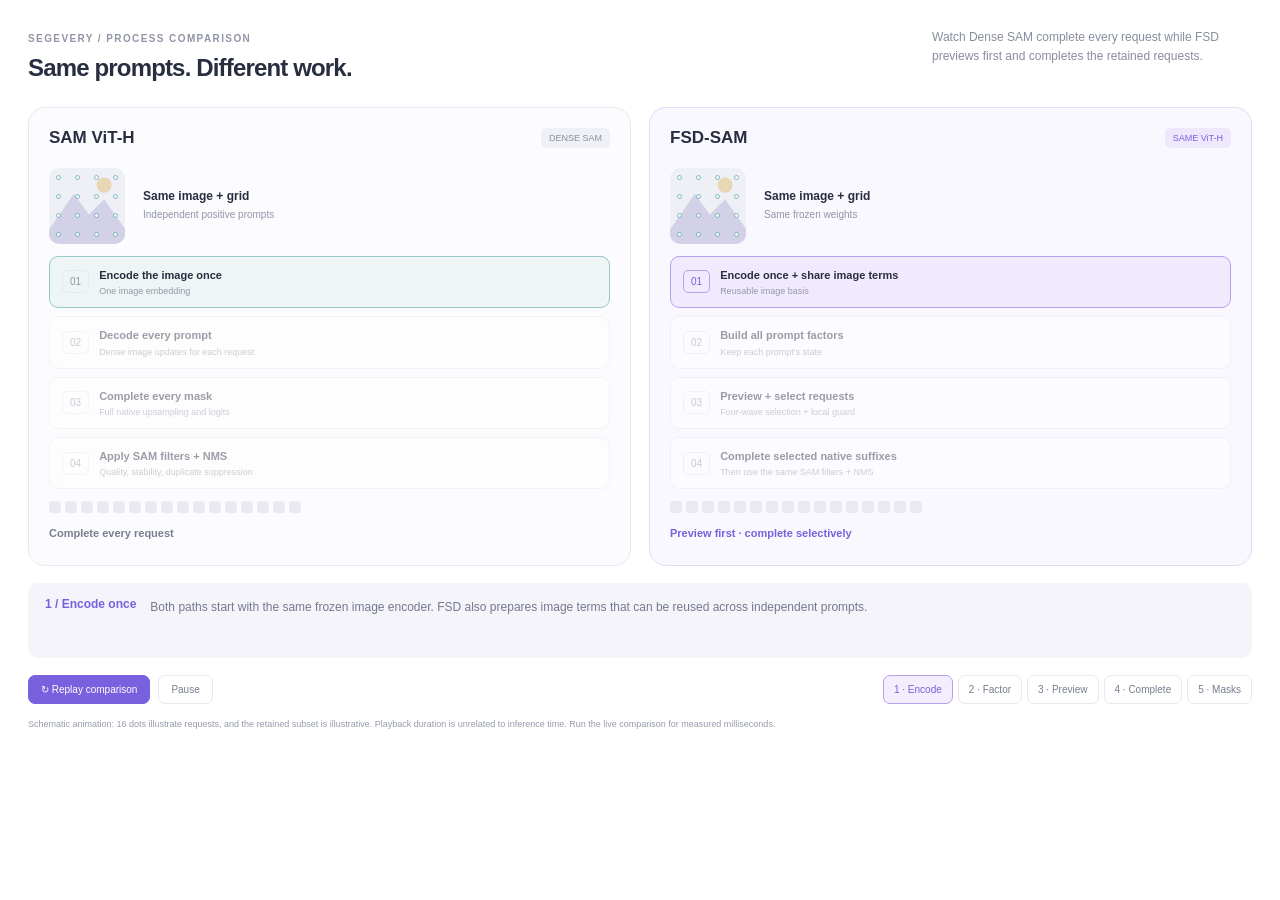
==== site/assets/fsd-animation.html @ 6f79a923 "Add paired demos and paper result comparisons Compare original and refined lightweight models on for" ====
<!doctype html>
<html lang="en">
<head>
<meta charset="utf-8"><meta name="viewport" content="width=device-width,initial-scale=1">
<title>How FSD-SAM processes the same prompts</title>
<style>
:root{font-family:Inter,"Segoe UI",Arial,sans-serif;color:#292d40;background:#fff;--purple:#7860de;--teal:#278c91;--line:#e7e8f0}*{box-sizing:border-box}body{margin:0;padding:28px}h1,h2,p{margin:0}header{display:flex;justify-content:space-between;align-items:flex-start;gap:20px}header span,.eyebrow{font-size:10px;font-weight:600;letter-spacing:.14em;color:#9195a7}h1{font-size:24px;letter-spacing:-.035em;margin-top:8px;line-height:1.2}header p{font-size:12px;color:#888d9f;line-height:1.6;max-width:320px}.lanes{display:grid;grid-template-columns:1fr 1fr;gap:18px;margin:24px 0 17px}.lane{border:1px solid var(--line);border-radius:17px;padding:20px;min-width:0;background:#fcfcfe}.lane:last-child{background:#faf8ff;border-color:#e3daf5}.lane-head{display:flex;align-items:center;justify-content:space-between;gap:12px}h2{font-size:17px;font-weight:650}.tag{font-size:9px;color:#888d9f;background:#f0f1f6;padding:5px 8px;border-radius:5px}.lane:last-child .tag{color:var(--purple);background:#eee8fc}.input{display:flex;align-items:center;gap:18px;margin:20px 0 12px}.input svg{width:76px;height:76px;flex:none;border-radius:10px}.input b{display:block;font-size:12px}.input small{font-size:10px;line-height:1.6;color:#9095a7;display:block;margin-top:4px}.pipeline{display:grid;gap:8px}.node{border:1px solid var(--line);background:white;border-radius:9px;padding:11px 12px;display:flex;gap:10px;align-items:center;transition:background .3s,border-color .3s,opacity .3s;opacity:.45;min-height:50px}.node .index{font-size:10px;border:1px solid var(--line);padding:5px 7px;border-radius:5px;color:#9195a7}.node b{font-size:11px;display:block;line-height:1.4}.node small{font-size:9px;display:block;color:#9397a7;margin-top:3px}.node.active{opacity:1;background:#edf6f5;border-color:#98c7c8}.node.done{opacity:1}.lane:last-child .node.active{background:#f1eafe;border-color:#b6a1ed}.lane:last-child .node.active .index{border-color:#b6a1ed;color:var(--purple)}.requests{display:flex;gap:4px;flex-wrap:wrap;margin:12px 0;height:14px}.requests i{display:block;width:12px;height:12px;border-radius:3px;background:#e9eaf1;transition:all .4s}.requests i.complete{background:var(--teal)}.lane:last-child .requests i.complete{background:var(--purple)}.requests i.retained{background:#cdbded;box-shadow:0 0 0 1px var(--purple)}.requests i.skipped{background:#f2eef9;border:1px dashed #d9d1e8;opacity:.65}.lane-summary{font-size:11px;font-weight:600;color:#797e91;min-height:18px}.lane:last-child .lane-summary{color:var(--purple)}.explanation{border-radius:10px;background:#f5f4fa;padding:14px 17px;display:flex;align-items:flex-start;gap:14px;min-height:75px}.explanation strong{font-size:12px;white-space:nowrap;color:var(--purple)}.explanation p{font-size:12px;color:#73798e;line-height:1.7}.toolbar{display:flex;align-items:center;gap:8px;flex-wrap:wrap;margin-top:17px}button{font:inherit;border:1px solid var(--line);border-radius:7px;background:white;color:#777d90;cursor:pointer;font-size:10px;padding:8px 12px}button:focus-visible{outline:2px solid var(--purple);outline-offset:3px}button.primary{background:var(--purple);color:white;border-color:var(--purple)}.steps{display:flex;gap:5px;margin-left:auto;flex-wrap:wrap}.steps button{padding:8px 10px}.steps button[aria-pressed=true]{border-color:#b6a1ed;background:#f3edfd;color:var(--purple)}.footnote{font-size:9px;color:#969bad;line-height:1.7;margin-top:13px}svg text{font-family:inherit}.rays{stroke-dasharray:4 5;animation:move 2s linear infinite}@keyframes move{to{stroke-dashoffset:-36}}@media(max-width:620px){body{padding:16px}header{display:block}header p{margin-top:10px;max-width:none}.lanes{gap:10px;margin-top:18px}.lane{padding:12px}.lane-head{display:block}h2{font-size:13px}.tag{display:inline-block;margin-top:6px;font-size:8px}.input{gap:8px;margin-top:14px}.input svg{width:42px;height:42px}.input b{font-size:10px}.input small{font-size:8px}.node{padding:8px 7px;gap:6px;min-height:64px}.node b{font-size:9px}.node small{font-size:8px}.node .index{font-size:8px;padding:3px}.requests{gap:3px;height:30px}.requests i{width:10px;height:10px}.lane-summary{font-size:9px;line-height:1.6;min-height:30px}.explanation{display:block;min-height:104px}.explanation p{font-size:10px;margin-top:6px}.steps{width:100%;margin-left:0}.toolbar{gap:6px}.footnote{font-size:8px}}@media(prefers-reduced-motion:reduce){*{animation:none!important;transition:none!important}}
</style>
</head>
<body>
<header><div><span>SEGEVERY / PROCESS COMPARISON</span><h1>Same prompts. Different work.</h1></div><p>Watch Dense SAM complete every request while FSD previews first and completes the retained requests.</p></header>
<div class="lanes">
<section class="lane" aria-label="Dense SAM processing"><div class="lane-head"><h2>SAM ViT-H</h2><span class="tag">DENSE SAM</span></div><div class="input"><svg class="image-grid" viewBox="0 0 80 80" role="img" aria-label="Image with independent grid prompts"></svg><div><b>Same image + grid</b><small>Independent positive prompts</small></div></div><div class="pipeline" id="dense-nodes">
<div class="node"><span class="index">01</span><div><b>Encode the image once</b><small>One image embedding</small></div></div>
<div class="node"><span class="index">02</span><div><b>Decode every prompt</b><small>Dense image updates for each request</small></div></div>
<div class="node"><span class="index">03</span><div><b>Complete every mask</b><small>Full native upsampling and logits</small></div></div>
<div class="node"><span class="index">04</span><div><b>Apply SAM filters + NMS</b><small>Quality, stability, duplicate suppression</small></div></div></div><div class="requests" id="dense-requests" aria-label="Schematic dense completed requests"></div><p class="lane-summary" id="dense-summary"></p></section>
<section class="lane" aria-label="FSD-SAM processing"><div class="lane-head"><h2>FSD-SAM</h2><span class="tag">SAME ViT-H</span></div><div class="input"><svg class="image-grid" viewBox="0 0 80 80" role="img" aria-label="Same image and independent grid prompts"></svg><div><b>Same image + grid</b><small>Same frozen weights</small></div></div><div class="pipeline" id="fsd-nodes">
<div class="node"><span class="index">01</span><div><b>Encode once + share image terms</b><small>Reusable image basis</small></div></div>
<div class="node"><span class="index">02</span><div><b>Build all prompt factors</b><small>Keep each prompt's state</small></div></div>
<div class="node"><span class="index">03</span><div><b>Preview + select requests</b><small>Four-wave selection + local guard</small></div></div>
<div class="node"><span class="index">04</span><div><b>Complete selected native suffixes</b><small>Then use the same SAM filters + NMS</small></div></div></div><div class="requests" id="fsd-requests" aria-label="Schematic selected requests"></div><p class="lane-summary" id="fsd-summary"></p></section>
</div>
<div class="explanation" role="status" aria-live="polite"><strong id="step-title"></strong><p id="step-description"></p></div>
<div class="toolbar"><button class="primary" id="replay">↻ Replay comparison</button><button id="pause">Pause</button><div class="steps" role="group" aria-label="Animation steps"><button data-step="0" aria-pressed="true">1 · Encode</button><button data-step="1" aria-pressed="false">2 · Factor</button><button data-step="2" aria-pressed="false">3 · Preview</button><button data-step="3" aria-pressed="false">4 · Complete</button><button data-step="4" aria-pressed="false">5 · Masks</button></div></div>
<p class="footnote" id="footnote">Schematic animation: 16 dots illustrate requests, and the retained subset is illustrative. Playback duration is unrelated to inference time. Run the live comparison for measured milliseconds.</p>
<script>
"use strict";
const reportHeight=()=>{if(parent!==window)parent.postMessage({type:'fsd-animation-size',height:Math.ceil(document.body.getBoundingClientRect().height)},'*')};
new ResizeObserver(reportHeight).observe(document.body);
addEventListener('load',reportHeight);
const $ = id => document.getElementById(id);
const selected = new Set([0,3,5,9,12,14]);
let current=0,playing=false,timer;
const descriptions=[
["1 / Encode once","Both paths start with the same frozen image encoder. FSD also prepares image terms that can be reused across independent prompts."],
["2 / Keep prompt factors","Dense SAM repeats its dense decoding work per prompt. FSD stores the complete prompt-specific factors alongside shared image terms."],
["3 / Preview before completion","FSD evaluates native phase previews and local evidence. Four-wave selection and a local guard choose the requests that need completion; all grid prompts have been considered."],
["4 / Complete retained requests","Dense SAM completes every request. FSD reconstructs selected states and runs their native suffixes to obtain full mask logits."],
["5 / Filter the masks","Both methods apply the same native quality and stability thresholds and NMS. The retained requests and final masks are different quantities."]];
document.querySelectorAll('.image-grid').forEach(node=>{
let dots='';for(let y=0;y<4;y++)for(let x=0;x<4;x++)dots+=`<circle cx="${10+x*20}" cy="${10+y*20}" r="2.1" fill="white" stroke="#278c91" stroke-width=".6"/>`;
node.innerHTML='<rect width="80" height="80" rx="10" fill="#eef0f6"/><path d="M0 65L26 27 42 49 58 33 80 64V80H0Z" fill="#d2d1e7"/><circle cx="58" cy="18" r="8" fill="#e7d7b4"/>'+dots;
});
['dense','fsd'].forEach(key=>$(key+'-requests').innerHTML=Array.from({length:16},()=>'<i></i>').join(''));
function draw(){
$('step-title').textContent=descriptions[current][0];$('step-description').textContent=descriptions[current][1];
const denseStage=[0,1,2,2,3][current],fsdStage=[0,1,2,3,3][current];
for(const [key,index] of [['dense',denseStage],['fsd',fsdStage]])$(key+'-nodes').querySelectorAll('.node').forEach((node,i)=>{node.classList.toggle('active',i===index);node.classList.toggle('done',i<index)});
$('dense-requests').querySelectorAll('i').forEach(node=>node.className=current>=3?'complete':'');
$('fsd-requests').querySelectorAll('i').forEach((node,i)=>node.className=current<2?'':selected.has(i)?current>=3?'complete':'retained':'skipped');
$('dense-summary').textContent=current>=3?'All requests completed':'Complete every request';
$('fsd-summary').textContent=current>=3?'Retained requests completed':'Preview first · complete selectively';
document.querySelectorAll('[data-step]').forEach(button=>button.setAttribute('aria-pressed',String(Number(button.dataset.step)===current)));
$('pause').textContent=playing?'Pause':'Play';
}
function stop(){playing=false;clearTimeout(timer);draw()}
function next(){if(!playing)return;if(current===4){stop();return}current++;draw();timer=setTimeout(next,2200)}
function play(){playing=true;draw();clearTimeout(timer);timer=setTimeout(next,2200)}
$('replay').addEventListener('click',()=>{current=0;play()});
$('pause').addEventListener('click',()=>playing?stop():play());
document.querySelectorAll('[data-step]').forEach(button=>button.addEventListener('click',()=>{current=Number(button.dataset.step);stop()}));
const params=new URLSearchParams(location.search),total=Number(params.get('total')),native=Number(params.get('native')),masks=Number(params.get('masks'));
if(total>0 && native>=0 && native<=total && params.has('native'))$('footnote').textContent=`Actual result: ${total} sampled prompts → ${native} completed FSD requests${params.has('masks')?` → ${masks} masks`:''}. The 16-dot animation is schematic; playback duration is unrelated to inference time.`;
document.addEventListener('visibilitychange',()=>{if(document.hidden)stop()});
draw();if(!matchMedia('(prefers-reduced-motion: reduce)').matches)play();
reportHeight();
</script>
</body></html>
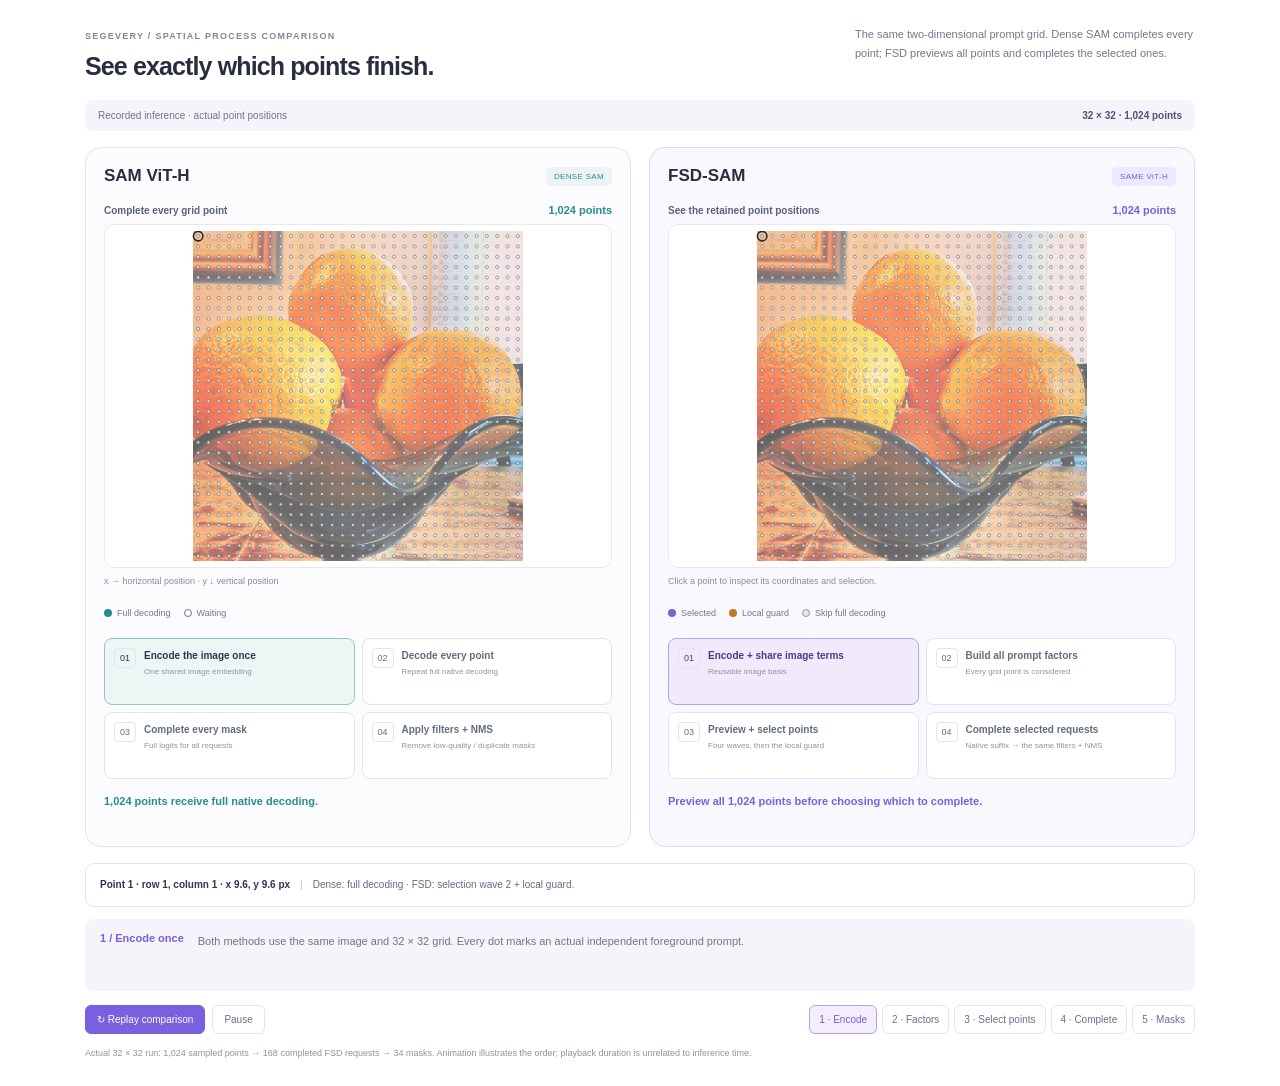
==== commit 10ff6f4a: "Show actual 32x32 FSD point selection in two dimensions Replace the recorded Everything pair with a " ====
--- a/site/assets/fsd-animation.html
+++ b/site/assets/fsd-animation.html
@@ -1,69 +1,44 @@
 <!doctype html>
 <html lang="en">
 <head>
-<meta charset="utf-8"><meta name="viewport" content="width=device-width,initial-scale=1">
-<title>How FSD-SAM processes the same prompts</title>
-<style>
-:root{font-family:Inter,"Segoe UI",Arial,sans-serif;color:#292d40;background:#fff;--purple:#7860de;--teal:#278c91;--line:#e7e8f0}*{box-sizing:border-box}body{margin:0;padding:28px}h1,h2,p{margin:0}header{display:flex;justify-content:space-between;align-items:flex-start;gap:20px}header span,.eyebrow{font-size:10px;font-weight:600;letter-spacing:.14em;color:#9195a7}h1{font-size:24px;letter-spacing:-.035em;margin-top:8px;line-height:1.2}header p{font-size:12px;color:#888d9f;line-height:1.6;max-width:320px}.lanes{display:grid;grid-template-columns:1fr 1fr;gap:18px;margin:24px 0 17px}.lane{border:1px solid var(--line);border-radius:17px;padding:20px;min-width:0;background:#fcfcfe}.lane:last-child{background:#faf8ff;border-color:#e3daf5}.lane-head{display:flex;align-items:center;justify-content:space-between;gap:12px}h2{font-size:17px;font-weight:650}.tag{font-size:9px;color:#888d9f;background:#f0f1f6;padding:5px 8px;border-radius:5px}.lane:last-child .tag{color:var(--purple);background:#eee8fc}.input{display:flex;align-items:center;gap:18px;margin:20px 0 12px}.input svg{width:76px;height:76px;flex:none;border-radius:10px}.input b{display:block;font-size:12px}.input small{font-size:10px;line-height:1.6;color:#9095a7;display:block;margin-top:4px}.pipeline{display:grid;gap:8px}.node{border:1px solid var(--line);background:white;border-radius:9px;padding:11px 12px;display:flex;gap:10px;align-items:center;transition:background .3s,border-color .3s,opacity .3s;opacity:.45;min-height:50px}.node .index{font-size:10px;border:1px solid var(--line);padding:5px 7px;border-radius:5px;color:#9195a7}.node b{font-size:11px;display:block;line-height:1.4}.node small{font-size:9px;display:block;color:#9397a7;margin-top:3px}.node.active{opacity:1;background:#edf6f5;border-color:#98c7c8}.node.done{opacity:1}.lane:last-child .node.active{background:#f1eafe;border-color:#b6a1ed}.lane:last-child .node.active .index{border-color:#b6a1ed;color:var(--purple)}.requests{display:flex;gap:4px;flex-wrap:wrap;margin:12px 0;height:14px}.requests i{display:block;width:12px;height:12px;border-radius:3px;background:#e9eaf1;transition:all .4s}.requests i.complete{background:var(--teal)}.lane:last-child .requests i.complete{background:var(--purple)}.requests i.retained{background:#cdbded;box-shadow:0 0 0 1px var(--purple)}.requests i.skipped{background:#f2eef9;border:1px dashed #d9d1e8;opacity:.65}.lane-summary{font-size:11px;font-weight:600;color:#797e91;min-height:18px}.lane:last-child .lane-summary{color:var(--purple)}.explanation{border-radius:10px;background:#f5f4fa;padding:14px 17px;display:flex;align-items:flex-start;gap:14px;min-height:75px}.explanation strong{font-size:12px;white-space:nowrap;color:var(--purple)}.explanation p{font-size:12px;color:#73798e;line-height:1.7}.toolbar{display:flex;align-items:center;gap:8px;flex-wrap:wrap;margin-top:17px}button{font:inherit;border:1px solid var(--line);border-radius:7px;background:white;color:#777d90;cursor:pointer;font-size:10px;padding:8px 12px}button:focus-visible{outline:2px solid var(--purple);outline-offset:3px}button.primary{background:var(--purple);color:white;border-color:var(--purple)}.steps{display:flex;gap:5px;margin-left:auto;flex-wrap:wrap}.steps button{padding:8px 10px}.steps button[aria-pressed=true]{border-color:#b6a1ed;background:#f3edfd;color:var(--purple)}.footnote{font-size:9px;color:#969bad;line-height:1.7;margin-top:13px}svg text{font-family:inherit}.rays{stroke-dasharray:4 5;animation:move 2s linear infinite}@keyframes move{to{stroke-dashoffset:-36}}@media(max-width:620px){body{padding:16px}header{display:block}header p{margin-top:10px;max-width:none}.lanes{gap:10px;margin-top:18px}.lane{padding:12px}.lane-head{display:block}h2{font-size:13px}.tag{display:inline-block;margin-top:6px;font-size:8px}.input{gap:8px;margin-top:14px}.input svg{width:42px;height:42px}.input b{font-size:10px}.input small{font-size:8px}.node{padding:8px 7px;gap:6px;min-height:64px}.node b{font-size:9px}.node small{font-size:8px}.node .index{font-size:8px;padding:3px}.requests{gap:3px;height:30px}.requests i{width:10px;height:10px}.lane-summary{font-size:9px;line-height:1.6;min-height:30px}.explanation{display:block;min-height:104px}.explanation p{font-size:10px;margin-top:6px}.steps{width:100%;margin-left:0}.toolbar{gap:6px}.footnote{font-size:8px}}@media(prefers-reduced-motion:reduce){*{animation:none!important;transition:none!important}}
-</style>
+  <meta charset="utf-8"><meta name="viewport" content="width=device-width,initial-scale=1">
+  <title>FSD-SAM: see the selected prompt positions</title>
+  <link rel="stylesheet" href="fsd-animation.css"><script src="fsd-animation.js" defer></script>
 </head>
 <body>
-<header><div><span>SEGEVERY / PROCESS COMPARISON</span><h1>Same prompts. Different work.</h1></div><p>Watch Dense SAM complete every request while FSD previews first and completes the retained requests.</p></header>
-<div class="lanes">
-<section class="lane" aria-label="Dense SAM processing"><div class="lane-head"><h2>SAM ViT-H</h2><span class="tag">DENSE SAM</span></div><div class="input"><svg class="image-grid" viewBox="0 0 80 80" role="img" aria-label="Image with independent grid prompts"></svg><div><b>Same image + grid</b><small>Independent positive prompts</small></div></div><div class="pipeline" id="dense-nodes">
-<div class="node"><span class="index">01</span><div><b>Encode the image once</b><small>One image embedding</small></div></div>
-<div class="node"><span class="index">02</span><div><b>Decode every prompt</b><small>Dense image updates for each request</small></div></div>
-<div class="node"><span class="index">03</span><div><b>Complete every mask</b><small>Full native upsampling and logits</small></div></div>
-<div class="node"><span class="index">04</span><div><b>Apply SAM filters + NMS</b><small>Quality, stability, duplicate suppression</small></div></div></div><div class="requests" id="dense-requests" aria-label="Schematic dense completed requests"></div><p class="lane-summary" id="dense-summary"></p></section>
-<section class="lane" aria-label="FSD-SAM processing"><div class="lane-head"><h2>FSD-SAM</h2><span class="tag">SAME ViT-H</span></div><div class="input"><svg class="image-grid" viewBox="0 0 80 80" role="img" aria-label="Same image and independent grid prompts"></svg><div><b>Same image + grid</b><small>Same frozen weights</small></div></div><div class="pipeline" id="fsd-nodes">
-<div class="node"><span class="index">01</span><div><b>Encode once + share image terms</b><small>Reusable image basis</small></div></div>
-<div class="node"><span class="index">02</span><div><b>Build all prompt factors</b><small>Keep each prompt's state</small></div></div>
-<div class="node"><span class="index">03</span><div><b>Preview + select requests</b><small>Four-wave selection + local guard</small></div></div>
-<div class="node"><span class="index">04</span><div><b>Complete selected native suffixes</b><small>Then use the same SAM filters + NMS</small></div></div></div><div class="requests" id="fsd-requests" aria-label="Schematic selected requests"></div><p class="lane-summary" id="fsd-summary"></p></section>
-</div>
-<div class="explanation" role="status" aria-live="polite"><strong id="step-title"></strong><p id="step-description"></p></div>
-<div class="toolbar"><button class="primary" id="replay">↻ Replay comparison</button><button id="pause">Pause</button><div class="steps" role="group" aria-label="Animation steps"><button data-step="0" aria-pressed="true">1 · Encode</button><button data-step="1" aria-pressed="false">2 · Factor</button><button data-step="2" aria-pressed="false">3 · Preview</button><button data-step="3" aria-pressed="false">4 · Complete</button><button data-step="4" aria-pressed="false">5 · Masks</button></div></div>
-<p class="footnote" id="footnote">Schematic animation: 16 dots illustrate requests, and the retained subset is illustrative. Playback duration is unrelated to inference time. Run the live comparison for measured milliseconds.</p>
-<script>
-"use strict";
-const reportHeight=()=>{if(parent!==window)parent.postMessage({type:'fsd-animation-size',height:Math.ceil(document.body.getBoundingClientRect().height)},'*')};
-new ResizeObserver(reportHeight).observe(document.body);
-addEventListener('load',reportHeight);
-const $ = id => document.getElementById(id);
-const selected = new Set([0,3,5,9,12,14]);
-let current=0,playing=false,timer;
-const descriptions=[
-["1 / Encode once","Both paths start with the same frozen image encoder. FSD also prepares image terms that can be reused across independent prompts."],
-["2 / Keep prompt factors","Dense SAM repeats its dense decoding work per prompt. FSD stores the complete prompt-specific factors alongside shared image terms."],
-["3 / Preview before completion","FSD evaluates native phase previews and local evidence. Four-wave selection and a local guard choose the requests that need completion; all grid prompts have been considered."],
-["4 / Complete retained requests","Dense SAM completes every request. FSD reconstructs selected states and runs their native suffixes to obtain full mask logits."],
-["5 / Filter the masks","Both methods apply the same native quality and stability thresholds and NMS. The retained requests and final masks are different quantities."]];
-document.querySelectorAll('.image-grid').forEach(node=>{
-let dots='';for(let y=0;y<4;y++)for(let x=0;x<4;x++)dots+=`<circle cx="${10+x*20}" cy="${10+y*20}" r="2.1" fill="white" stroke="#278c91" stroke-width=".6"/>`;
-node.innerHTML='<rect width="80" height="80" rx="10" fill="#eef0f6"/><path d="M0 65L26 27 42 49 58 33 80 64V80H0Z" fill="#d2d1e7"/><circle cx="58" cy="18" r="8" fill="#e7d7b4"/>'+dots;
-});
-['dense','fsd'].forEach(key=>$(key+'-requests').innerHTML=Array.from({length:16},()=>'<i></i>').join(''));
-function draw(){
-$('step-title').textContent=descriptions[current][0];$('step-description').textContent=descriptions[current][1];
-const denseStage=[0,1,2,2,3][current],fsdStage=[0,1,2,3,3][current];
-for(const [key,index] of [['dense',denseStage],['fsd',fsdStage]])$(key+'-nodes').querySelectorAll('.node').forEach((node,i)=>{node.classList.toggle('active',i===index);node.classList.toggle('done',i<index)});
-$('dense-requests').querySelectorAll('i').forEach(node=>node.className=current>=3?'complete':'');
-$('fsd-requests').querySelectorAll('i').forEach((node,i)=>node.className=current<2?'':selected.has(i)?current>=3?'complete':'retained':'skipped');
-$('dense-summary').textContent=current>=3?'All requests completed':'Complete every request';
-$('fsd-summary').textContent=current>=3?'Retained requests completed':'Preview first · complete selectively';
-document.querySelectorAll('[data-step]').forEach(button=>button.setAttribute('aria-pressed',String(Number(button.dataset.step)===current)));
-$('pause').textContent=playing?'Pause':'Play';
-}
-function stop(){playing=false;clearTimeout(timer);draw()}
-function next(){if(!playing)return;if(current===4){stop();return}current++;draw();timer=setTimeout(next,2200)}
-function play(){playing=true;draw();clearTimeout(timer);timer=setTimeout(next,2200)}
-$('replay').addEventListener('click',()=>{current=0;play()});
-$('pause').addEventListener('click',()=>playing?stop():play());
-document.querySelectorAll('[data-step]').forEach(button=>button.addEventListener('click',()=>{current=Number(button.dataset.step);stop()}));
-const params=new URLSearchParams(location.search),total=Number(params.get('total')),native=Number(params.get('native')),masks=Number(params.get('masks'));
-if(total>0 && native>=0 && native<=total && params.has('native'))$('footnote').textContent=`Actual result: ${total} sampled prompts → ${native} completed FSD requests${params.has('masks')?` → ${masks} masks`:''}. The 16-dot animation is schematic; playback duration is unrelated to inference time.`;
-document.addEventListener('visibilitychange',()=>{if(document.hidden)stop()});
-draw();if(!matchMedia('(prefers-reduced-motion: reduce)').matches)play();
-reportHeight();
-</script>
-</body></html>
+  <header><div><span class="eyebrow">SEGEVERY / SPATIAL PROCESS COMPARISON</span><h1>See exactly which points finish.</h1></div><p>The same two-dimensional prompt grid. Dense SAM completes every point; FSD previews all points and completes the selected ones.</p></header>
+  <div class="data-bar"><span id="data-source">Loading measured point positions…</span><strong id="grid-label"></strong></div>
+  <div class="lanes">
+    <section class="lane dense" aria-label="Dense SAM processing">
+      <div class="lane-head"><h2>SAM ViT-H</h2><span class="tag">DENSE SAM</span></div>
+      <div class="map-heading"><b>Complete every grid point</b><span id="dense-count"></span></div>
+      <div class="point-map-box"><svg id="dense-map" class="point-map" role="img" tabindex="0" aria-label="Dense SAM prompt positions, x horizontal and y vertical"></svg></div>
+      <p class="map-caption">x → horizontal position · y ↓ vertical position</p>
+      <div class="map-legend"><span><i class="dot dense-dot"></i>Full decoding</span><span><i class="dot pending-dot"></i>Waiting</span></div>
+      <div class="pipeline" id="dense-nodes">
+        <div class="node"><span class="index">01</span><div><b>Encode the image once</b><small>One shared image embedding</small></div></div>
+        <div class="node"><span class="index">02</span><div><b>Decode every point</b><small>Repeat full native decoding</small></div></div>
+        <div class="node"><span class="index">03</span><div><b>Complete every mask</b><small>Full logits for all requests</small></div></div>
+        <div class="node"><span class="index">04</span><div><b>Apply filters + NMS</b><small>Remove low-quality / duplicate masks</small></div></div>
+      </div><p class="lane-summary" id="dense-summary"></p>
+    </section>
+    <section class="lane fsd" aria-label="FSD-SAM processing">
+      <div class="lane-head"><h2>FSD-SAM</h2><span class="tag">SAME ViT-H</span></div>
+      <div class="map-heading"><b>See the retained point positions</b><span id="fsd-count"></span></div>
+      <div class="point-map-box"><svg id="fsd-map" class="point-map" role="img" tabindex="0" aria-label="FSD-SAM selected and skipped prompt positions, x horizontal and y vertical"></svg></div>
+      <p class="map-caption">Click a point to inspect its coordinates and selection.</p>
+      <div class="map-legend"><span><i class="dot selected-dot"></i>Selected</span><span><i class="dot guard-dot"></i>Local guard</span><span><i class="dot skipped-dot"></i>Skip full decoding</span></div>
+      <div class="pipeline" id="fsd-nodes">
+        <div class="node"><span class="index">01</span><div><b>Encode + share image terms</b><small>Reusable image basis</small></div></div>
+        <div class="node"><span class="index">02</span><div><b>Build all prompt factors</b><small>Every grid point is considered</small></div></div>
+        <div class="node"><span class="index">03</span><div><b>Preview + select points</b><small>Four waves, then the local guard</small></div></div>
+        <div class="node"><span class="index">04</span><div><b>Complete selected requests</b><small>Native suffix → the same filters + NMS</small></div></div>
+      </div><p class="lane-summary" id="fsd-summary"></p>
+    </section>
+  </div>
+  <div class="point-inspector" id="point-inspector" aria-live="polite">Click either point map to compare the same position. Arrow keys also move between points.</div>
+  <div class="explanation" role="status" aria-live="polite"><strong id="step-title"></strong><p id="step-description"></p></div>
+  <div class="toolbar"><button class="primary" id="replay">↻ Replay comparison</button><button id="pause">Play</button><div class="steps" role="group" aria-label="Animation steps"><button data-step="0" aria-pressed="true">1 · Encode</button><button data-step="1" aria-pressed="false">2 · Factors</button><button data-step="2" aria-pressed="false">3 · Select points</button><button data-step="3" aria-pressed="false">4 · Complete</button><button data-step="4" aria-pressed="false">5 · Masks</button></div></div>
+  <p class="footnote" id="footnote">Point positions and selection come from an actual inference run. Animation playback illustrates the processing order; its duration does not represent inference time.</p>
+</body>
+</html>
--- a/site/assets/fsd-animation.css
+++ b/site/assets/fsd-animation.css
@@ -0,0 +1,7 @@
+:root{font-family:Inter,"Segoe UI",Arial,sans-serif;color:#292d40;background:#fff;--purple:#7860de;--teal:#278c91;--amber:#bb7b26;--line:#e3e5ee}*{box-sizing:border-box}body{margin:0;padding:25px}h1,h2,p{margin:0}header{display:flex;align-items:flex-start;justify-content:space-between;gap:25px}.eyebrow{font-size:9px;font-weight:650;letter-spacing:.14em;color:#808799}h1{font-size:25px;letter-spacing:-.035em;line-height:1.25;margin-top:8px}header p{font-size:11px;line-height:1.7;color:#70798b;max-width:340px}.data-bar{display:flex;justify-content:space-between;gap:15px;align-items:center;background:#f5f4fa;border-radius:8px;padding:10px 13px;margin-top:18px;font-size:10px;color:#6e7689}.data-bar strong{color:#4e566d;white-space:nowrap}.lanes{display:grid;grid-template-columns:1fr 1fr;gap:18px;margin:16px 0}.lane{border:1px solid var(--line);border-radius:16px;padding:18px;min-width:0;background:#fcfcfe}.lane.fsd{border-color:#e1d8f5;background:#faf8ff}.lane-head{display:flex;align-items:center;justify-content:space-between;gap:12px}h2{font-size:17px}.tag{font-size:8px;letter-spacing:.04em;padding:5px 8px;border-radius:5px;background:#eef4f4;color:var(--teal)}.fsd .tag{background:#eee8fc;color:var(--purple)}.map-heading{display:flex;align-items:center;justify-content:space-between;gap:8px;margin:18px 0 8px;font-size:10px}.map-heading b{font-weight:600;color:#596276}.map-heading span{font-size:11px;font-weight:700;color:var(--teal)}.fsd .map-heading span{color:var(--purple)}.point-map-box{background:#fff;border:1px solid #e8e9ef;border-radius:10px;padding:6px;overflow:hidden}.point-map{display:block;width:100%;height:auto;max-height:330px;outline-offset:-3px;cursor:crosshair}.point-map:focus-visible{outline:2px solid var(--purple)}.point-map image{transition:opacity .3s}.point-map circle{transition:fill .3s,stroke .3s,opacity .3s}.point-map .prompt-point{fill:#fff;stroke:#65798a;opacity:.75}.point-map .prompt-point.complete{fill:var(--teal);stroke:#fff;opacity:1}.point-map .prompt-point.selected{fill:var(--purple);stroke:#fff;opacity:1}.point-map .prompt-point.guard{fill:var(--amber);stroke:#fff;opacity:1}.point-map .prompt-point.skipped{fill:#e4e6ed;stroke:#9099a8;opacity:.5}.point-map .point-highlight{fill:none;stroke:#20253c;pointer-events:none}.map-caption{font-size:9px;color:#858d9e;margin:7px 0 9px;line-height:1.5}.map-legend{display:flex;align-items:center;flex-wrap:wrap;gap:7px 13px;min-height:30px;font-size:9px;color:#70798b}.map-legend>span{display:flex;gap:5px;align-items:center}.dot{display:inline-block;width:8px;height:8px;border-radius:50%;flex:none}.dense-dot{background:var(--teal)}.selected-dot{background:var(--purple)}.guard-dot{background:var(--amber)}.pending-dot{background:#fff;border:1px solid #65798a}.skipped-dot{background:#e4e6ed;border:1px solid #9099a8}.pipeline{display:grid;grid-template-columns:1fr 1fr;gap:7px;margin-top:10px}.node{border:1px solid var(--line);border-radius:8px;background:#fff;padding:9px;display:flex;gap:8px;align-items:flex-start;min-height:67px;color:#626c80;transition:background .3s,border-color .3s}.node .index{font-size:9px;border:1px solid var(--line);padding:4px 5px;border-radius:4px;flex:none}.node b{font-size:10px;line-height:1.5;display:block;font-weight:600}.node small{font-size:8px;line-height:1.55;display:block;color:#8b93a3;margin-top:3px}.node.active{background:#edf6f5;border-color:#94c6c7;color:#27394a}.fsd .node.active{background:#f0eafa;border-color:#b7a2ed;color:#4e3988}.node.done .index{color:var(--teal)}.fsd .node.done .index{color:var(--purple)}.lane-summary{font-size:11px;font-weight:650;line-height:1.65;color:var(--teal);min-height:36px;margin-top:13px}.fsd .lane-summary{color:var(--purple)}.point-inspector{border:1px solid var(--line);border-radius:9px;padding:12px 14px;font-size:10px;line-height:1.8;color:#626c81;min-height:44px}.point-inspector b{color:#2e364d}.point-inspector .inspection-divider{padding:0 10px;color:#b5bac7}.explanation{background:#f5f4fa;border-radius:9px;padding:13px 15px;display:flex;align-items:flex-start;gap:14px;margin-top:12px;min-height:72px}.explanation strong{font-size:11px;color:var(--purple);white-space:nowrap}.explanation p{font-size:11px;line-height:1.7;color:#6d7689}.toolbar{display:flex;align-items:center;gap:7px;flex-wrap:wrap;margin-top:14px}button{font:inherit;font-size:10px;cursor:pointer;border:1px solid var(--line);border-radius:6px;padding:8px 11px;background:white;color:#677187}button:focus-visible{outline:2px solid var(--purple);outline-offset:2px}button.primary{background:var(--purple);border-color:var(--purple);color:white}button:disabled{opacity:.5;cursor:default}.steps{display:flex;flex-wrap:wrap;gap:5px;margin-left:auto}.steps button{padding:8px 9px}.steps button[aria-pressed=true]{color:var(--purple);border-color:#b6a1ed;background:#f3edfd}.footnote{font-size:9px;color:#8b93a3;line-height:1.7;margin-top:12px}
+@media(max-width:720px){body{padding:18px}header{display:block}header p{max-width:none;margin-top:10px}.lane{padding:13px}.lanes{gap:12px}.pipeline{grid-template-columns:1fr}.node{min-height:50px}.node small{font-size:9px}.map-heading{display:block}.map-heading span{display:block;margin-top:5px}.map-legend{min-height:45px}.explanation{display:block}.explanation p{margin-top:7px}.steps{width:100%;margin-left:0}}
+@media(max-width:540px){body{padding:14px}h1{font-size:22px}.lanes{grid-template-columns:1fr}.pipeline{grid-template-columns:1fr 1fr}.node{min-height:65px}.node small{font-size:8px}.map-heading{display:flex}.map-heading span{margin:0}.map-legend{min-height:28px}.point-map{max-height:300px}.data-bar{font-size:9px;padding:9px}.data-bar strong{font-size:9px}.point-inspector .inspection-divider{padding:0 5px}.steps button{font-size:9px;padding:7px 8px}}
+@media(prefers-reduced-motion:reduce){*{animation:none!important;transition:none!important}}
+body{max-width:1160px;margin-inline:auto}
+.point-map{outline:none}
+.point-map .prompt-point.skipped{fill:none;opacity:.38}
